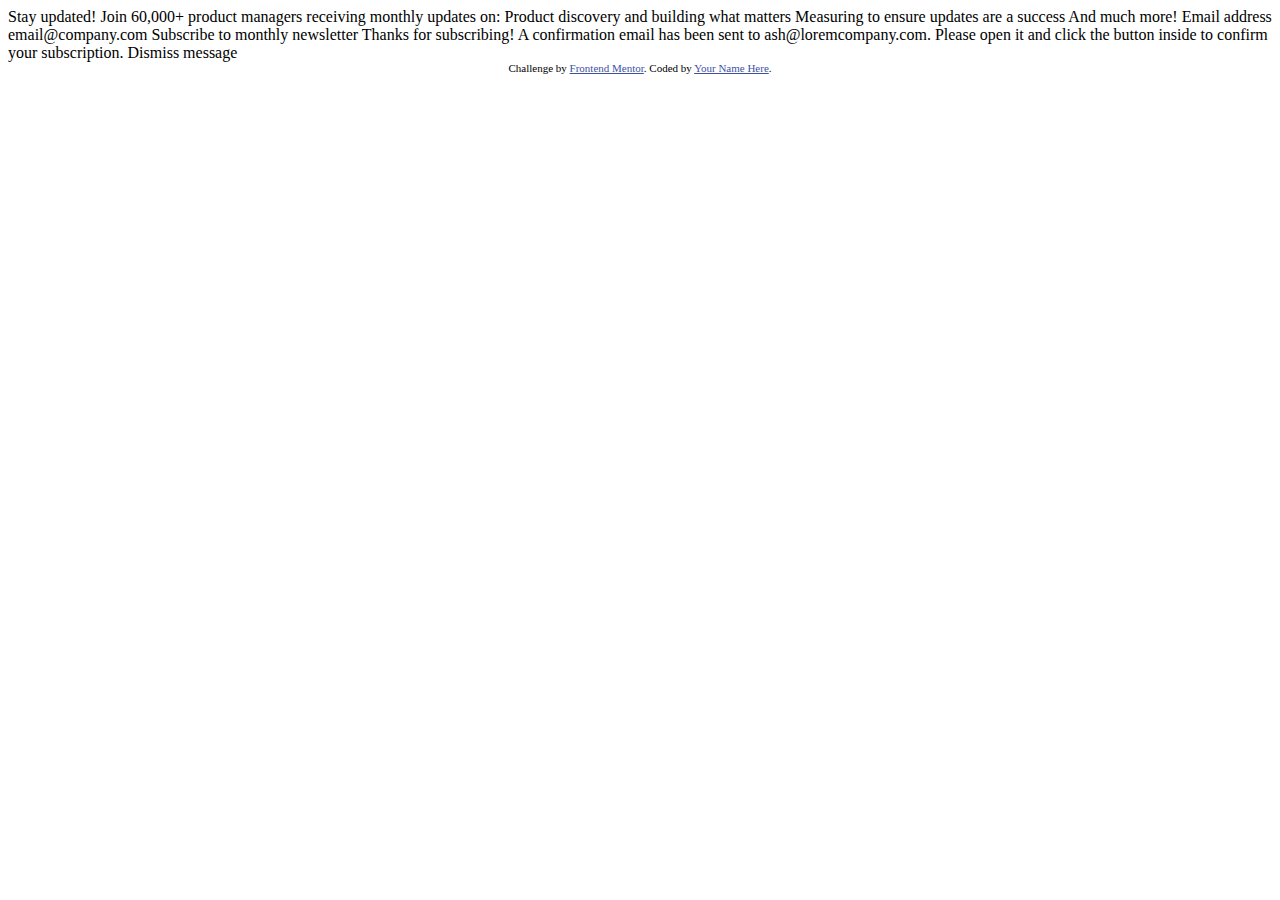
==== index.html @ 52fad85e "Added files" ====
<!DOCTYPE html>
<html lang="en">
<head>
  <meta charset="UTF-8">
  <meta name="viewport" content="width=device-width, initial-scale=1.0"> <!-- displays site properly based on user's device -->

  <link rel="icon" type="image/png" sizes="32x32" href="./assets/images/favicon-32x32.png">
  
  <title>Frontend Mentor | Newsletter sign-up form with success message</title>

  <!-- Feel free to remove these styles or customise in your own stylesheet 👍 -->
  <style>
    .attribution { font-size: 11px; text-align: center; }
    .attribution a { color: hsl(228, 45%, 44%); }
  </style>
</head>
<body>

  <!-- Sign-up form start -->

  Stay updated!

  Join 60,000+ product managers receiving monthly updates on:

  Product discovery and building what matters
  Measuring to ensure updates are a success
  And much more!

  Email address
  email@company.com

  Subscribe to monthly newsletter

  <!-- Sign-up form end -->

  <!-- Success message start -->

  Thanks for subscribing!

  A confirmation email has been sent to ash@loremcompany.com. 
  Please open it and click the button inside to confirm your subscription.

  Dismiss message

  <!-- Success message end -->
  
  <div class="attribution">
    Challenge by <a href="https://www.frontendmentor.io?ref=challenge" target="_blank">Frontend Mentor</a>. 
    Coded by <a href="#">Your Name Here</a>.
  </div>
</body>
</html>
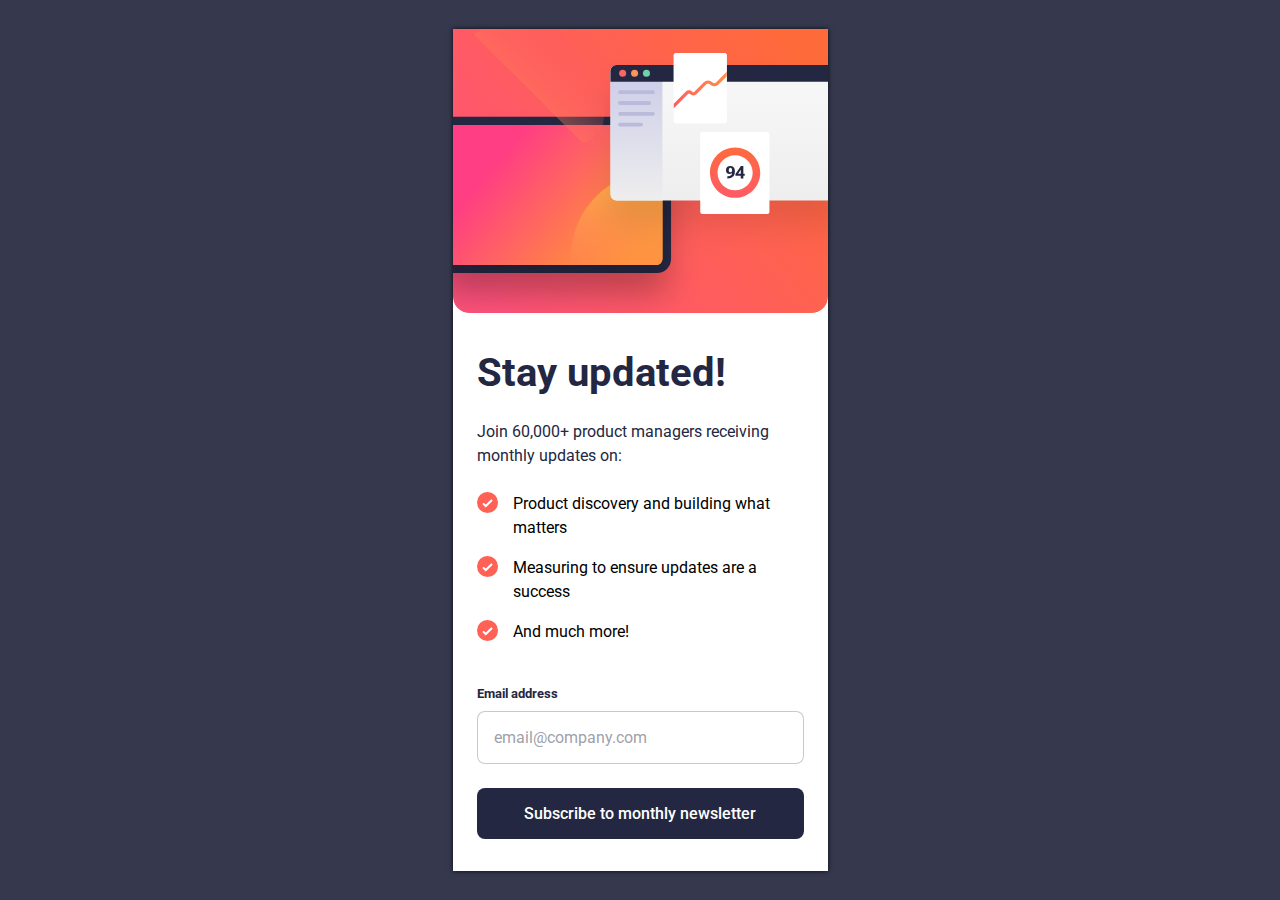
==== commit 75275460: "Edited code" ====
--- a/index.html
+++ b/index.html
@@ -1,52 +1,62 @@
 <!DOCTYPE html>
 <html lang="en">
-<head>
-  <meta charset="UTF-8">
-  <meta name="viewport" content="width=device-width, initial-scale=1.0"> <!-- displays site properly based on user's device -->
+  <head>
+    <meta charset="UTF-8" />
+    <meta name="viewport" content="width=device-width, initial-scale=1.0" />
+    <link
+      rel="icon"
+      type="image/png"
+      sizes="32x32"
+      href="./assets/images/favicon-32x32.png"
+    />
+    <title>
+      Frontend Mentor | Newsletter sign-up form with success message
+    </title>
+    <link rel="stylesheet" href="./styles.css" />
+  </head>
+  <body>
+    <main class="container">
+      <div class="imgContainer">
+        <img
+          class="headerImg"
+          src="./assets/images/illustration-sign-up-mobile.svg"
+          alt="brand-icon"
+        />
+      </div>
+      <div class="contentContainer">
+        <h1 class="heading">Stay updated!</h1>
+        <p>Join 60,000+ product managers receiving monthly updates on:</p>
+        <ul>
+          <li>Product discovery and building what matters</li>
+          <li>Measuring to ensure updates are a success</li>
+          <li>And much more!</li>
+        </ul>
+        <form id="form">
+          <fieldset>
+            <legend class="legendDefault">
+              Email address
+              <!-- <span class="legendError">Valid email required</span> -->
+            </legend>
 
-  <link rel="icon" type="image/png" sizes="32x32" href="./assets/images/favicon-32x32.png">
-  
-  <title>Frontend Mentor | Newsletter sign-up form with success message</title>
+            <label for="email"></label>
+            <input
+              type="email"
+              id="email"
+              name="email"
+              placeholder="email@company.com"
+              required
+            />
+          </fieldset>
+          <button type="submit">Subscribe to monthly newsletter</button>
+        </form>
+      </div>
+    </main>
 
-  <!-- Feel free to remove these styles or customise in your own stylesheet 👍 -->
-  <style>
-    .attribution { font-size: 11px; text-align: center; }
-    .attribution a { color: hsl(228, 45%, 44%); }
-  </style>
-</head>
-<body>
+    <script src="./app.js"></script>
+  </body>
+</html>
 
-  <!-- Sign-up form start -->
-
-  Stay updated!
-
-  Join 60,000+ product managers receiving monthly updates on:
-
-  Product discovery and building what matters
-  Measuring to ensure updates are a success
-  And much more!
-
-  Email address
-  email@company.com
-
-  Subscribe to monthly newsletter
-
-  <!-- Sign-up form end -->
-
-  <!-- Success message start -->
-
-  Thanks for subscribing!
-
-  A confirmation email has been sent to ash@loremcompany.com. 
-  Please open it and click the button inside to confirm your subscription.
-
-  Dismiss message
-
-  <!-- Success message end -->
-  
-  <div class="attribution">
-    Challenge by <a href="https://www.frontendmentor.io?ref=challenge" target="_blank">Frontend Mentor</a>. 
-    Coded by <a href="#">Your Name Here</a>.
-  </div>
-</body>
-</html>+<!-- <div class="attribution">
+  Challenge by <a href="https://www.frontendmentor.io?ref=challenge" target="_blank">Frontend Mentor</a>. 
+  Coded by <a href="#">Michael E.</a>.
+</div> -->
--- a/styles.css
+++ b/styles.css
@@ -0,0 +1,164 @@
+@import url("https://fonts.googleapis.com/css2?family=Roboto:ital,wght@0,100;0,300;0,400;0,500;0,700;0,900;1,100;1,300;1,400;1,500;1,700;1,900&display=swap");
+
+* {
+  margin: 0;
+  padding: 0;
+  box-sizing: border-box;
+  font-family: "Roboto", sans-serif;
+}
+
+/* Mobile */
+
+body {
+  display: flex;
+  justify-content: center;
+  align-items: center;
+  height: 100vh;
+  background-color: hsl(235, 18%, 26%);
+}
+
+.container {
+  width: 375px;
+  box-shadow: 0 0 5px hsla(0, 0%, 0%, 0.8);
+}
+
+.imgContainer {
+  background-color: hsl(0, 0%, 100%);
+}
+
+.contentContainer {
+  padding: 2rem 1.5rem;
+  background-color: hsl(0, 0%, 100%);
+}
+
+.heading {
+  font-size: 2.5rem;
+  font-weight: 700;
+  margin-bottom: 1.5rem;
+  color: hsl(234, 29%, 20%);
+}
+
+p {
+  font-size: 1rem;
+  font-weight: 400;
+  color: hsl(234, 29%, 20%);
+  line-height: 1.5rem;
+}
+
+ul {
+  margin-top: 1.5rem;
+  margin-bottom: 2.5rem;
+}
+
+li {
+  background-image: url(./assets/images/icon-list.svg);
+  background-repeat: no-repeat;
+  list-style: none;
+  padding-left: 2.3rem;
+  margin-top: 1rem;
+  line-height: 1.5rem;
+}
+
+li:last-child {
+  padding-left: 2.3rem;
+  padding-bottom: 0.125rem;
+}
+
+fieldset {
+  border: none;
+}
+
+.legendDefault {
+  font-size: 0.8rem;
+  color: hsl(234, 29%, 20%);
+  margin-bottom: 0.6rem;
+  font-weight: 700;
+}
+
+input {
+  width: 100%;
+  padding: 1rem;
+  border: 1px solid hsla(231, 7%, 60%, 0.5);
+  border-radius: 0.5rem;
+  margin-bottom: 1.5rem;
+  font-size: 1rem;
+}
+
+input::placeholder {
+  color: hsla(231, 7%, 60%, 0.9);
+}
+
+button {
+  width: 100%;
+  padding: 1rem;
+  background-color: hsl(234, 29%, 20%);
+  color: hsl(0, 0%, 100%);
+  border: none;
+  border-radius: 0.5rem;
+  font-size: 1rem;
+  font-weight: 500;
+}
+
+/* subscribe.html styling */
+
+.subscribeContainer {
+  padding: 6rem 1.5rem 2rem 1.5rem;
+  background-color: hsl(0, 0%, 100%);
+}
+
+.successIcon {
+  display: block;
+  margin-bottom: 2rem;
+}
+
+.content {
+  font-size: 1rem;
+  font-weight: 400;
+  color: hsl(234, 29%, 20%);
+  margin-bottom: 15rem;
+}
+
+.confirmationEmail {
+  font-weight: 700;
+}
+
+/* subscribe.html styling */
+
+/* Error State */
+/* 
+ .legendError {
+  display: none;
+  font-size: 0.8rem;
+  color: hsl(4, 100%, 67%);
+  margin-bottom: 0.6rem;
+  font-weight: 700;
+  margin-left: 127px;
+}
+
+.errorDisplay {
+  display: none;
+  width: 100%;
+  padding: 1rem;
+  border: 1px solid hsl(4, 100%, 67%);
+  border-radius: 0.5rem;
+  margin-bottom: 1.5rem;
+  font-size: 1rem;
+  background-color: hsla(4, 100%, 67%, 0.1);
+}
+
+.errorDisplay::placeholder {
+  display: none;
+  color: hsl(4, 100%, 67%);
+} */
+
+/* Error State */
+
+/* Desktop */
+
+@media (min-width: 1440px) {
+  .container {
+    display: grid;
+    grid-template-columns: 1fr 1fr;
+    grid-template-rows: 1fr;
+  }
+}
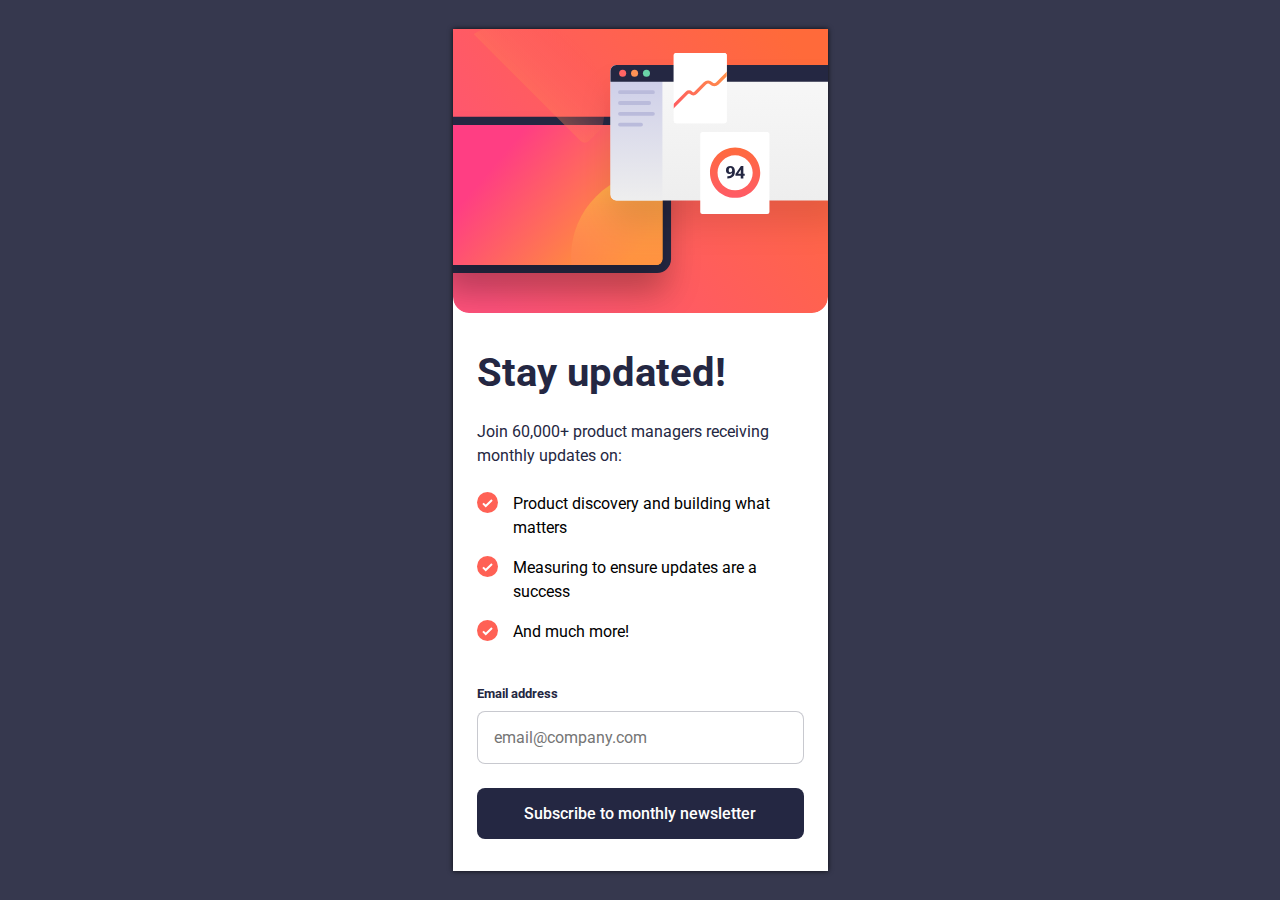
==== commit 3f1fc855: "Final code" ====
--- a/index.html
+++ b/index.html
@@ -12,14 +12,19 @@
     <title>
       Frontend Mentor | Newsletter sign-up form with success message
     </title>
-    <link rel="stylesheet" href="./styles.css" />
+    <link rel="stylesheet" href="./index.css" />
   </head>
   <body>
     <main class="container">
       <div class="imgContainer">
         <img
-          class="headerImg"
+          class="headerImgMobile"
           src="./assets/images/illustration-sign-up-mobile.svg"
+          alt="brand-icon"
+        />
+        <img
+          class="headerImgDesktop"
+          src="./assets/images/illustration-sign-up-desktop.svg"
           alt="brand-icon"
         />
       </div>
@@ -31,13 +36,12 @@
           <li>Measuring to ensure updates are a success</li>
           <li>And much more!</li>
         </ul>
-        <form id="form">
+        <form id="form" novalidate>
           <fieldset>
             <legend class="legendDefault">
               Email address
-              <!-- <span class="legendError">Valid email required</span> -->
+              <span class="legendError">Valid email required</span>
             </legend>
-
             <label for="email"></label>
             <input
               type="email"
@@ -47,12 +51,14 @@
               required
             />
           </fieldset>
-          <button type="submit">Subscribe to monthly newsletter</button>
+          <button id="btn" type="submit">
+            Subscribe to monthly newsletter
+          </button>
         </form>
       </div>
     </main>
 
-    <script src="./app.js"></script>
+    <script src="./index.js"></script>
   </body>
 </html>
 
--- a/index.css
+++ b/index.css
@@ -0,0 +1,190 @@
+@import url("https://fonts.googleapis.com/css2?family=Roboto:ital,wght@0,100;0,300;0,400;0,500;0,700;0,900;1,100;1,300;1,400;1,500;1,700;1,900&display=swap");
+
+* {
+  margin: 0;
+  padding: 0;
+  box-sizing: border-box;
+  font-family: "Roboto", sans-serif;
+}
+
+/* Mobile */
+
+body {
+  display: flex;
+  justify-content: center;
+  align-items: center;
+  height: 100vh;
+  background-color: hsl(235, 18%, 26%);
+}
+
+.container {
+  width: 375px;
+  box-shadow: 0 0 5px hsla(0, 0%, 0%, 0.8);
+}
+
+.imgContainer {
+  background-color: hsl(0, 0%, 100%);
+}
+
+.headerImgDesktop {
+  display: none;
+}
+
+.contentContainer {
+  padding: 2rem 1.5rem;
+  background-color: hsl(0, 0%, 100%);
+}
+
+.heading {
+  font-size: 2.5rem;
+  font-weight: 700;
+  margin-bottom: 1.5rem;
+  color: hsl(234, 29%, 20%);
+}
+
+p {
+  font-size: 1rem;
+  font-weight: 400;
+  color: hsl(234, 29%, 20%);
+  line-height: 1.5rem;
+}
+
+ul {
+  margin-top: 1.5rem;
+  margin-bottom: 2.5rem;
+}
+
+li {
+  background-image: url(./assets/images/icon-list.svg);
+  background-repeat: no-repeat;
+  list-style: none;
+  padding-left: 2.3rem;
+  margin-top: 1rem;
+  line-height: 1.5rem;
+}
+
+li:last-child {
+  padding-left: 2.3rem;
+  padding-bottom: 0.125rem;
+}
+
+fieldset {
+  border: none;
+}
+
+.legendDefault {
+  font-size: 0.8rem;
+  color: hsl(234, 29%, 20%);
+  margin-bottom: 0.6rem;
+  font-weight: 700;
+}
+
+input {
+  width: 100%;
+  padding: 1rem;
+  border: 1px solid hsla(231, 7%, 60%, 0.5);
+  border-radius: 0.5rem;
+  margin-bottom: 1.5rem;
+  font-size: 1rem;
+  cursor: pointer;
+}
+
+button {
+  width: 100%;
+  padding: 1rem;
+  background-color: hsl(234, 29%, 20%);
+  color: hsl(0, 0%, 100%);
+  border: none;
+  border-radius: 0.5rem;
+  font-size: 1rem;
+  font-weight: 500;
+  cursor: pointer;
+}
+
+button:hover {
+  box-shadow: 1px 10px 20px hsla(13, 100%, 62%, 0.4);
+  background: linear-gradient(120deg, #ff5277, #ff673d);
+}
+
+/* Mobile */
+
+/* Error State */
+
+.legendError {
+  display: none;
+  font-size: 0.8rem;
+  color: hsl(4, 100%, 67%);
+  font-weight: 700;
+  margin-left: 126px;
+}
+
+.errorDisplay {
+  width: 100%;
+  padding: 1rem;
+  border: 1px solid hsl(4, 100%, 67%);
+  border-radius: 0.5rem;
+  margin-bottom: 1.5rem;
+  font-size: 1rem;
+  background-color: hsla(4, 100%, 67%, 0.1);
+  color: hsl(4, 100%, 67%);
+}
+
+/* Error State */
+
+/* Desktop */
+
+@media (min-width: 1440px) {
+  .container {
+    display: flex;
+    justify-content: center;
+    align-items: center;
+    width: fit-content;
+    height: fit-content;
+    border-radius: 2rem;
+  }
+
+  .imgContainer {
+    height: 100%;
+    order: 2;
+    border-radius: 0 2rem 2rem 0;
+    padding: 1.5rem 1.5rem 1.5rem 0rem;
+  }
+
+  .contentContainer {
+    height: 641px;
+    width: 500px;
+    order: 1;
+    padding: 5rem 4rem 4rem 4rem;
+    border-radius: 2rem 0 0 2rem;
+  }
+
+  .headerImgMobile {
+    display: none;
+  }
+
+  .headerImgDesktop {
+    display: block;
+  }
+
+  .heading {
+    font-size: 3.5rem;
+  }
+
+  .legendDefault {
+    display: inline;
+    font-size: 0.8rem;
+    color: hsl(234, 29%, 20%);
+    margin-bottom: 0.6rem;
+    font-weight: 700;
+  }
+
+  .legendError {
+    display: none;
+    font-size: 0.8rem;
+    color: hsl(4, 100%, 67%);
+    font-weight: 700;
+    margin-left: 172px;
+  }
+}
+
+/* Desktop */
